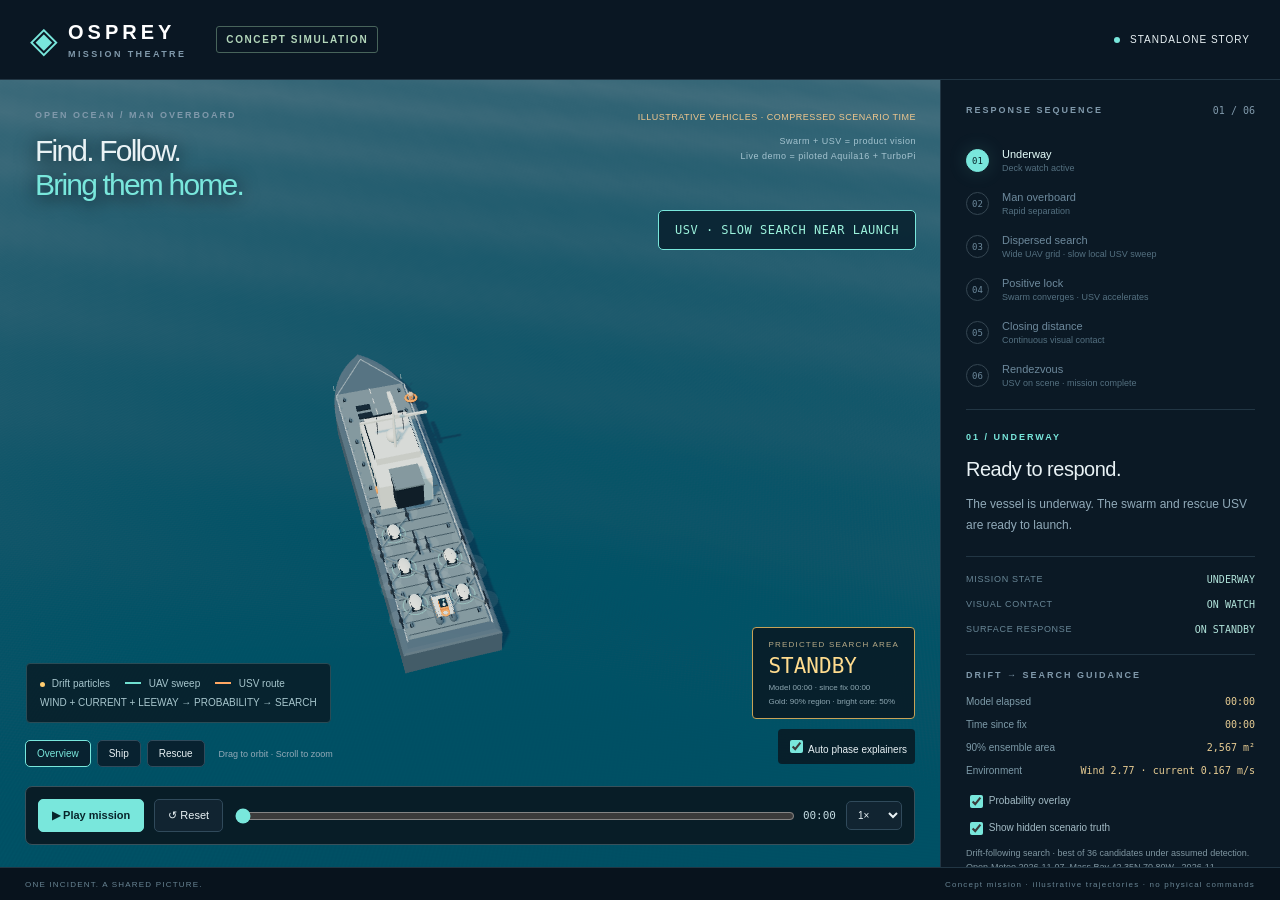
==== simulation/index.html @ 96703ea8 "Add standalone maritime rescue simulation separate from coordinator UI" ====
<!doctype html>
<html lang="en">
<head>
  <meta charset="utf-8"><meta name="viewport" content="width=device-width,initial-scale=1">
  <title>Osprey · Mission Theatre</title>
  <link rel="stylesheet" href="./mission-3d.css">
</head>
<body>
  <header><a class="brand" href="./">◈ <span>OSPREY<small>MISSION THEATRE</small></span></a><div class="mode-tag" id="provenance">CONCEPT SIMULATION</div><div class="header-right"><span class="live-dot"></span><span id="connection">STANDALONE STORY</span></div></header>
  <div class="workspace">
    <section class="theatre" aria-label="Interactive 3D maritime rescue scene">
      <div id="viewport"></div>
      <div class="scene-title"><div class="eyebrow">OPEN OCEAN / MAN OVERBOARD</div><h1>Find. Follow.<br><span>Bring them home.</span></h1><p>A coordinated aerial search and surface response.</p></div>
      <div class="scene-notes"><span>ILLUSTRATIVE VEHICLES · COMPRESSED SCENARIO TIME</span><span>Swarm + USV = product vision<br>Live demo = piloted Aquila16 + TurboPi</span></div>
      <div class="camera-controls" aria-label="Camera presets"><button data-camera="overview" class="selected">Overview</button><button data-camera="deck">Ship</button><button data-camera="rescue">Rescue</button><span>Drag to orbit · Scroll to zoom</span></div>
      <div class="object-label" id="person-label">PERSON OVERBOARD</div><div class="model-legend"><span class="particle-dot"></span> Drift particles <span class="legend-line"></span> UAV sweep <span class="legend-line usv"></span> USV route<br><span id="model-status">Wind + current + leeway → probability → search</span></div><div class="object-label" id="boat-label">RESCUE USV</div>
      <div class="model-hud"><span>PREDICTED SEARCH AREA</span><strong id="area-hud">STANDBY</strong><small id="clock-hud">Drift clock · 6×</small><small>Gold: 90% region · bright core: 50%</small></div><div class="scene-error" id="scene-error" hidden></div>
      <section id="guide" class="guide" hidden aria-label="Mission explanation" aria-live="polite"><span class="eyebrow" id="guide-label"></span><h2 id="guide-title"></h2><p id="guide-copy"></p><button id="guide-next" class="primary">Continue now →</button></section>
      <div id="rescue-gap" class="rescue-gap">USV · SLOW SEARCH NEAR LAUNCH</div><div class="guide-toggle"><label><input id="guided" type="checkbox" checked> Auto phase explainers</label></div>
      <div class="transport"><button id="play" class="primary">▶ Play mission</button><button id="reset" aria-label="Reset mission">↺ Reset</button><label class="scrubber-label">Mission time<input id="scrubber" type="range" min="0" max="49" value="0" step="0.1" aria-label="Mission time"></label><output id="time">00:00</output><select id="speed" aria-label="Playback speed"><option value="1">1×</option><option value="2">2×</option><option value="0.5">0.5×</option></select></div>
    </section>
    <aside class="mission-panel">
      <div class="panel-heading"><span class="eyebrow">RESPONSE SEQUENCE</span><span id="step-number">01 / 06</span></div>
      <div id="steps"></div>
      <div class="brief"><span class="eyebrow" id="brief-label">01 / UNDERWAY</span><h2 id="brief-title">A watch that never ends.</h2><p id="brief-copy"></p></div>
      <div class="telemetry"><div><span>MISSION STATE</span><strong id="mission-state">UNDERWAY</strong></div><div><span>VISUAL CONTACT</span><strong id="contact-state">NOT ACQUIRED</strong></div><div><span>SURFACE RESPONSE</span><strong id="surface-state">ON STANDBY</strong></div></div>
      <div class="model-readout"><div class="eyebrow">DRIFT → SEARCH GUIDANCE</div><dl><div><dt>Model elapsed</dt><dd id="model-time">00:00</dd></div><div><dt>Time since fix</dt><dd id="fix-age">—</dd></div><div><dt>90% ensemble area</dt><dd id="model-area">—</dd></div><div><dt>Environment</dt><dd id="environment">Loading…</dd></div></dl><div class="overlay-toggles"><label><input type="checkbox" id="probability" checked> Probability overlay</label><label><input type="checkbox" id="truth" checked> Show hidden scenario truth</label></div><p id="model-source">800 particles · 50% / 90% ensemble regions. Model probabilities are not validated real-world confidence.</p></div><div class="source-controls"><p>Standalone concept simulation. Scripted sightings and illustrative vehicle motion; no live hardware connection.</p></div>
    </aside>
  </div>
  <footer><span>ONE INCIDENT. A SHARED PICTURE.</span><span id="footer-note">Concept mission · illustrative trajectories · no physical commands</span></footer>
  <script type="module" src="./mission-3d.js"></script>
</body>
</html>
---- simulation/mission-3d.css ----
:root{color-scheme:dark;font-family:Inter,-apple-system,BlinkMacSystemFont,"Segoe UI",sans-serif;background:#07131e;color:#e9f2f5;--cyan:#79e7dc;--muted:#8099ab;--border:#223644}
*{box-sizing:border-box}body{margin:0}button,select{font:inherit;color:inherit;background:#112431;border:1px solid #304a5b;border-radius:5px;padding:9px 13px;cursor:pointer}button:hover,button.selected{border-color:var(--cyan);color:var(--cyan)}button:focus-visible,a:focus-visible,select:focus-visible,input:focus-visible{outline:2px solid #ffa861;outline-offset:3px}button:disabled{opacity:.4;cursor:default}button.primary{background:var(--cyan);border-color:var(--cyan);color:#08252b;font-weight:700}header{height:80px;border-bottom:1px solid var(--border);display:flex;align-items:center;gap:30px;padding:0 30px;background:#0a1723}.brand{display:flex;gap:10px;align-items:center;color:var(--cyan);font-size:36px;text-decoration:none}.brand span{font-size:20px;letter-spacing:4px;font-weight:750;color:#fff}.brand small{display:block;font-size:9px;letter-spacing:2.4px;color:var(--muted);margin-top:5px}.mode-tag{font-size:10px;font-weight:700;letter-spacing:1.6px;border:1px solid #48645b;color:#b3d6ba;padding:7px 9px;border-radius:3px}.header-right{margin-left:auto;display:flex;gap:10px;align-items:center;font-size:10px;letter-spacing:1px}.live-dot{width:6px;height:6px;border-radius:50%;background:var(--cyan)}.header-right button{margin-left:12px;font-size:11px;letter-spacing:0}.workspace{display:grid;grid-template-columns:minmax(0,1fr) 340px;height:calc(100dvh - 113px);min-height:610px}.theatre{position:relative;overflow:hidden;background:#0b2534}#viewport{position:absolute;inset:0}#viewport canvas{display:block;width:100%;height:100%}.scene-title{position:absolute;left:35px;top:30px;pointer-events:none}.eyebrow{font-size:9px;letter-spacing:2px;color:var(--muted);font-weight:650}h1{font-size:clamp(28px,3.2vw,46px);font-weight:450;line-height:1.12;letter-spacing:-1.8px;margin:14px 0 12px;text-shadow:0 2px 20px #06121c}h1 span{color:var(--cyan)}.scene-title p{color:#9eb7c7;font-size:12px;max-width:260px;line-height:1.6}.scene-notes{position:absolute;right:24px;top:30px;display:flex;flex-direction:column;text-align:right;gap:10px;font-size:9px;color:#a4c3cf;letter-spacing:.5px;line-height:1.6;pointer-events:none}.scene-notes>span:first-child{color:#f0c78e}.camera-controls{position:absolute;left:25px;bottom:100px;display:flex;align-items:center;gap:6px}.camera-controls button{font-size:10px;background:#0a1b27d9;padding:7px 11px}.camera-controls>span{font-size:9px;color:#93aab8;margin-left:8px}.transport{position:absolute;bottom:22px;left:25px;right:25px;background:#091923ec;backdrop-filter:blur(15px);border:1px solid #39515b;border-radius:7px;display:flex;align-items:center;gap:10px;padding:12px}.transport button{font-size:11px;white-space:nowrap}.scrubber-label{flex:1;font-size:0}input[type=range]{width:100%;accent-color:var(--cyan);cursor:pointer}output{font:11px ui-monospace,monospace;color:#c1d9df}.transport select{padding:7px;font-size:10px}.mission-panel{background:#0b1925;border-left:1px solid var(--border);padding:25px 25px 16px;overflow:auto}.panel-heading{display:flex;justify-content:space-between;margin-bottom:23px}.panel-heading>span:last-child{font:10px ui-monospace,monospace;color:var(--muted)}.step{display:flex;width:100%;align-items:center;gap:13px;border:0;border-radius:0;background:none;padding:11px 0;text-align:left;color:#6d899c;font-size:11px}.step .num{border:1px solid #354652;border-radius:50%;width:23px;height:23px;display:grid;place-items:center;font:9px ui-monospace,monospace;flex-shrink:0}.step.current{color:#e6fffc}.step.current .num{color:#07262a;background:var(--cyan);border-color:var(--cyan);box-shadow:0 0 20px #79e7dc25}.step.done{color:#aec6cf}.step.done .num{border-color:#407d77;color:var(--cyan)}.step small{display:block;color:#547080;font-size:9px;margin-top:3px}.brief{border-top:1px solid var(--border);margin-top:20px;padding-top:22px}.brief .eyebrow{color:var(--cyan)}h2{font-size:20px;line-height:1.3;font-weight:500;letter-spacing:-.5px;margin:12px 0}.brief p{font-size:12px;line-height:1.75;color:#91aab9;margin:0;min-height:80px}.telemetry{border-top:1px solid var(--border);margin-top:20px;padding-top:10px}.telemetry>div{display:flex;justify-content:space-between;gap:8px;padding:10px 0;font-size:9px}.telemetry span{color:#698797;letter-spacing:.7px}.telemetry strong{font:10px ui-monospace,monospace;color:#b0e2d9;max-width:150px;overflow-wrap:anywhere;text-align:right}.source-controls{border-top:1px solid var(--border);margin-top:10px;padding-top:17px}.source-controls label{font-size:10px;color:#8ea8b5;display:block;margin-bottom:8px}.source-controls select{width:100%;font-size:11px}.source-controls p{font-size:10px;color:#738f9e;line-height:1.6}.object-label{position:absolute;pointer-events:none;font-size:9px;letter-spacing:1px;color:#fff;background:#102936dc;padding:6px 9px;border-left:2px solid #ff9862;display:none;white-space:nowrap}.object-label#boat-label{border-color:var(--cyan)}.scene-error{position:absolute;left:20px;right:20px;top:45%;background:#32221e;padding:20px;color:#ffd9c7;font-size:14px}footer{height:33px;display:flex;align-items:center;justify-content:space-between;padding:0 25px;background:#08131d;border-top:1px solid var(--border);font-size:8px;letter-spacing:1.2px;color:#688493}#coordinator{grid-column:1/-1;min-height:560px;background:#07131e;border-top:1px solid #3a5b65}#coordinator[hidden]{display:none}.coordinator-head{display:flex;justify-content:space-between;padding:10px 20px;font-size:11px;color:#9fc6cf;align-items:center}iframe{border:0;width:100%;height:650px}.workspace.with-ui{height:auto;grid-template-rows:calc(100dvh - 113px) auto}.workspace.with-ui .theatre{min-height:610px}@media(max-width:950px){header{padding:0 18px;gap:15px}.header-right #connection,.live-dot{display:none}.workspace{grid-template-columns:minmax(0,1fr) 285px}.mission-panel{padding:22px 18px}.scene-notes{display:none}.transport{left:15px;right:15px;gap:6px;padding:9px}.camera-controls>span{display:none}.scene-title{left:25px}.brand span{font-size:16px}}@media(max-width:700px){header{height:70px}.mode-tag{display:none}.workspace{display:block;height:auto;min-height:0}.theatre{height:68dvh;min-height:460px}.mission-panel{border-left:0;border-top:1px solid var(--border)}#steps{display:flex;flex-wrap:wrap;gap:4px}.step{width:auto;padding:5px}.step>span:last-child{display:none}.brief p{min-height:0}.scene-title{top:20px}.scene-title p{display:none}.transport #reset{padding:9px 6px}.header-right button{font-size:10px}.workspace.with-ui .theatre{min-height:460px}footer{font-size:7px;height:auto;min-height:33px;gap:12px;padding:10px 15px}.scene-title h1{font-size:30px}}

.model-legend{position:absolute;left:26px;bottom:144px;background:#091923ce;border:1px solid #2a4b55;border-radius:4px;padding:10px 13px;color:#a7c6cd;font-size:9px;line-height:1.9;pointer-events:none}.particle-dot{display:inline-block;width:5px;height:5px;border-radius:50%;background:#ffcd70;margin-right:4px}.legend-line{display:inline-block;width:16px;height:2px;background:#70e0d0;margin:0 5px 3px 12px}.legend-line.usv{background:#ffa763}.model-readout{border-top:1px solid var(--border);padding-top:15px;margin-top:12px}.model-readout dl{margin:10px 0}.model-readout dl>div{display:flex;justify-content:space-between;padding:6px 0;font-size:10px;gap:10px}.model-readout dt{color:#7e9ba9}.model-readout dd{margin:0;text-align:right;color:#e6cb92;font-family:ui-monospace,monospace}.model-readout p{font-size:9px;line-height:1.5;color:#7f96a1}.overlay-toggles{display:flex;flex-direction:column;gap:8px;font-size:10px;color:#a3bbc5}.overlay-toggles input{accent-color:#79e7dc;vertical-align:middle}.brief p{min-height:0}.brief{padding-top:16px;margin-top:12px}.step{padding:9px 0}.telemetry>div{padding:7px 0}@media(max-width:700px){.model-legend{left:15px;bottom:137px;font-size:8px;max-width:90%}}

.model-hud{position:absolute;right:25px;bottom:148px;background:#091923db;border:1px solid #4c594c;border-radius:4px;padding:12px 15px;display:flex;flex-direction:column;gap:5px;pointer-events:none}.model-hud>span{font-size:8px;letter-spacing:1.2px;color:#b5a987}.model-hud strong{font:21px ui-monospace,monospace;color:#f2cf87}.model-hud small{font-size:8px;color:#8da6b1}@media(max-width:700px){.model-hud{right:15px;bottom:215px;padding:9px}.model-hud strong{font-size:15px}}

/* Guided explanations remain beside the action, without a modal scrim. */
.guide{position:absolute;left:24px;top:180px;width:285px;max-width:calc(100% - 48px);padding:20px;background:#081d2bf5;border:1px solid #78e4d0;border-radius:10px;box-shadow:0 15px 45px #00111b70;z-index:6}.guide[hidden]{display:none}.guide h2{font-size:21px;margin:10px 0}.guide p{font-size:12px;line-height:1.75;color:#c0d3dc}.guide .eyebrow{color:#79e7dc}.guide button{margin-top:8px;font-size:12px}.guide-toggle{position:absolute;right:25px;bottom:103px;font-size:10px;background:#091923dd;padding:8px;border-radius:4px}.guide-toggle input{accent-color:#79e7dc}.scene-title h1{font-size:30px}.scene-title p{display:none}.object-label{font-size:10px;background:#06141ff2;box-shadow:0 2px 10px #0008}.model-legend{font-size:10px}.model-hud{border-color:#c7a257}.model-hud strong{color:#ffdc8e}@media(max-width:700px){.guide{top:105px;width:255px;padding:14px}.guide h2{font-size:17px}.guide p{font-size:11px}.guide-toggle{right:15px;bottom:98px}.camera-controls{bottom:175px}.model-legend{display:none}}

@media(min-width:701px){.guide{position:fixed;left:auto;right:20px;top:118px;width:300px;max-width:300px}.guide-toggle{bottom:103px}}

@media(max-width:700px){header{padding:0 10px;gap:5px}.brand{gap:5px;font-size:24px}.brand span{font-size:12px;letter-spacing:2px}.brand small{font-size:7px}.header-right{min-width:0}.header-right button{margin-left:0;padding:7px;font-size:9px}.model-hud{top:16px;bottom:auto;right:10px;padding:7px}.model-hud small{display:none}.model-hud>span{font-size:6px}.model-hud strong{font-size:13px}.scene-title{left:15px;top:15px}.scene-title h1{font-size:21px;max-width:160px}.scene-title .eyebrow{font-size:7px}.object-label{max-width:170px;white-space:normal;font-size:8px}.transport{flex-wrap:wrap}.scrubber-label{min-width:65px}.camera-controls{bottom:118px}.guide-toggle{bottom:155px}.guide{top:110px;left:15px;max-height:270px;overflow:auto}}

/* Phase cards live within the theatre and dismiss automatically. */
.guide{position:absolute;left:24px;right:auto;top:155px;width:270px;max-width:calc(100% - 48px);padding:16px;background:#071c29ed;backdrop-filter:blur(12px);border-color:#71b8b1}.guide h2{font-size:20px}.guide p{font-size:11px;line-height:1.65}.guide button{font-size:10px;padding:7px 11px}.guide .eyebrow{font-variant-numeric:tabular-nums}@media(max-width:700px){.guide{top:110px;left:15px;width:240px;max-height:250px}}

.guide{background:#ffe0b6f5;border:2px solid #ff9a43;box-shadow:0 12px 45px #0008,0 0 24px #ffad4e35;color:#352315}.guide h2{color:#322315;font-weight:650}.guide p{color:#503a26}.guide .eyebrow{color:#824517;font-weight:800}.guide button.primary{background:#573c24;border-color:#573c24;color:#fff2dc}.rescue-gap{position:absolute;top:130px;right:24px;background:#092331e8;border:1px solid #79e7dc;border-radius:5px;padding:12px 16px;color:#9cf2dc;font:12px ui-monospace,monospace;letter-spacing:.5px}.guide{top:155px}@media(max-width:700px){.rescue-gap{top:80px;right:12px;padding:7px;font-size:8px}.guide{top:125px}}

.drone-label{padding:3px 5px;font-size:8px;color:#aaf4e6;border-color:#73dbc8;background:#082332c9;letter-spacing:.4px}
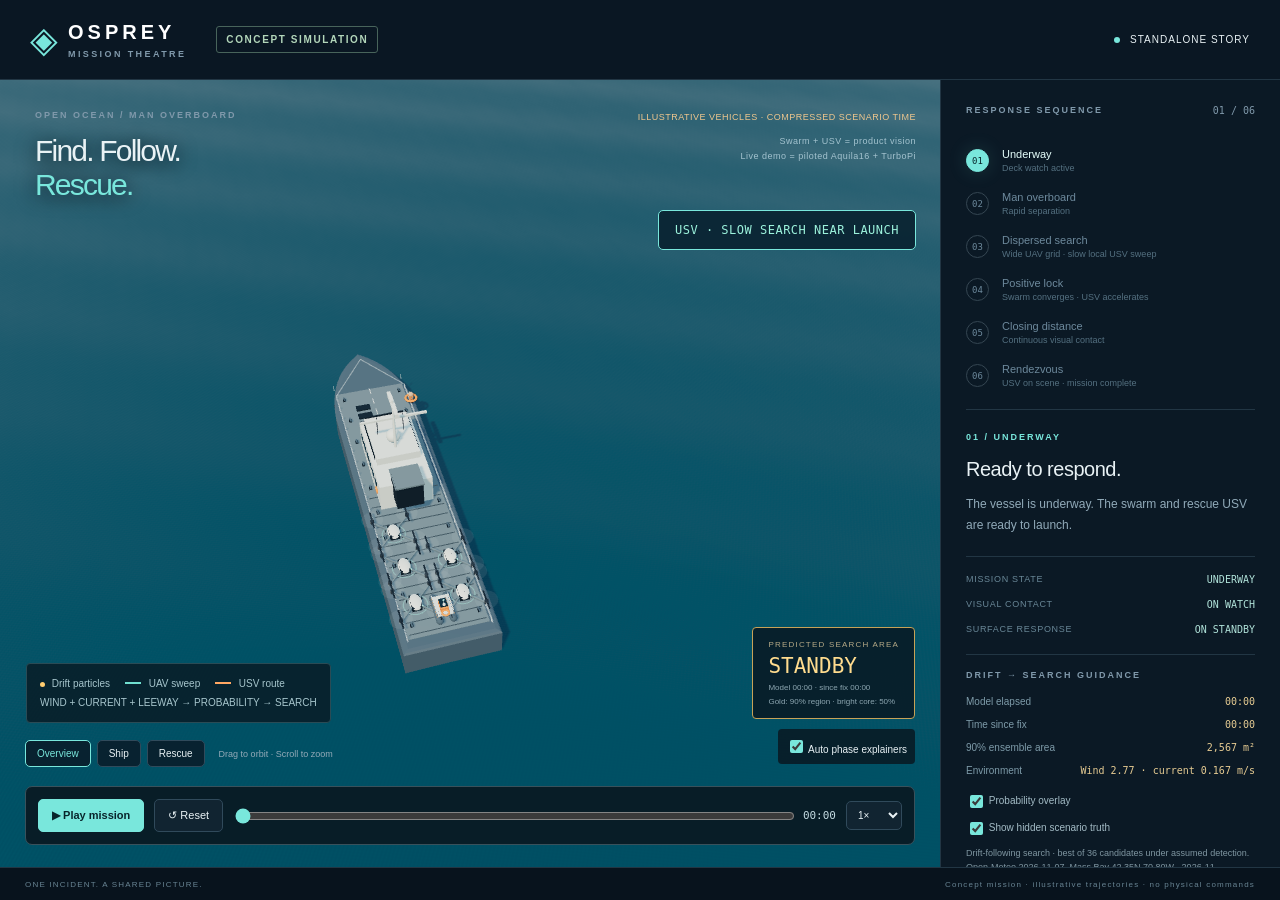
==== commit d9eaf475: ""Bring them home" -> "Rescue" in the simulation, hype edit and scripts - simulation/index.html headi" ====
--- a/simulation/index.html
+++ b/simulation/index.html
@@ -10,7 +10,7 @@
   <div class="workspace">
     <section class="theatre" aria-label="Interactive 3D maritime rescue scene">
       <div id="viewport"></div>
-      <div class="scene-title"><div class="eyebrow">OPEN OCEAN / MAN OVERBOARD</div><h1>Find. Follow.<br><span>Bring them home.</span></h1><p>A coordinated aerial search and surface response.</p></div>
+      <div class="scene-title"><div class="eyebrow">OPEN OCEAN / MAN OVERBOARD</div><h1>Find. Follow.<br><span>Rescue.</span></h1><p>A coordinated aerial search and surface response.</p></div>
       <div class="scene-notes"><span>ILLUSTRATIVE VEHICLES · COMPRESSED SCENARIO TIME</span><span>Swarm + USV = product vision<br>Live demo = piloted Aquila16 + TurboPi</span></div>
       <div class="camera-controls" aria-label="Camera presets"><button data-camera="overview" class="selected">Overview</button><button data-camera="deck">Ship</button><button data-camera="rescue">Rescue</button><span>Drag to orbit · Scroll to zoom</span></div>
       <div class="object-label" id="person-label">PERSON OVERBOARD</div><div class="model-legend"><span class="particle-dot"></span> Drift particles <span class="legend-line"></span> UAV sweep <span class="legend-line usv"></span> USV route<br><span id="model-status">Wind + current + leeway → probability → search</span></div><div class="object-label" id="boat-label">RESCUE USV</div>
